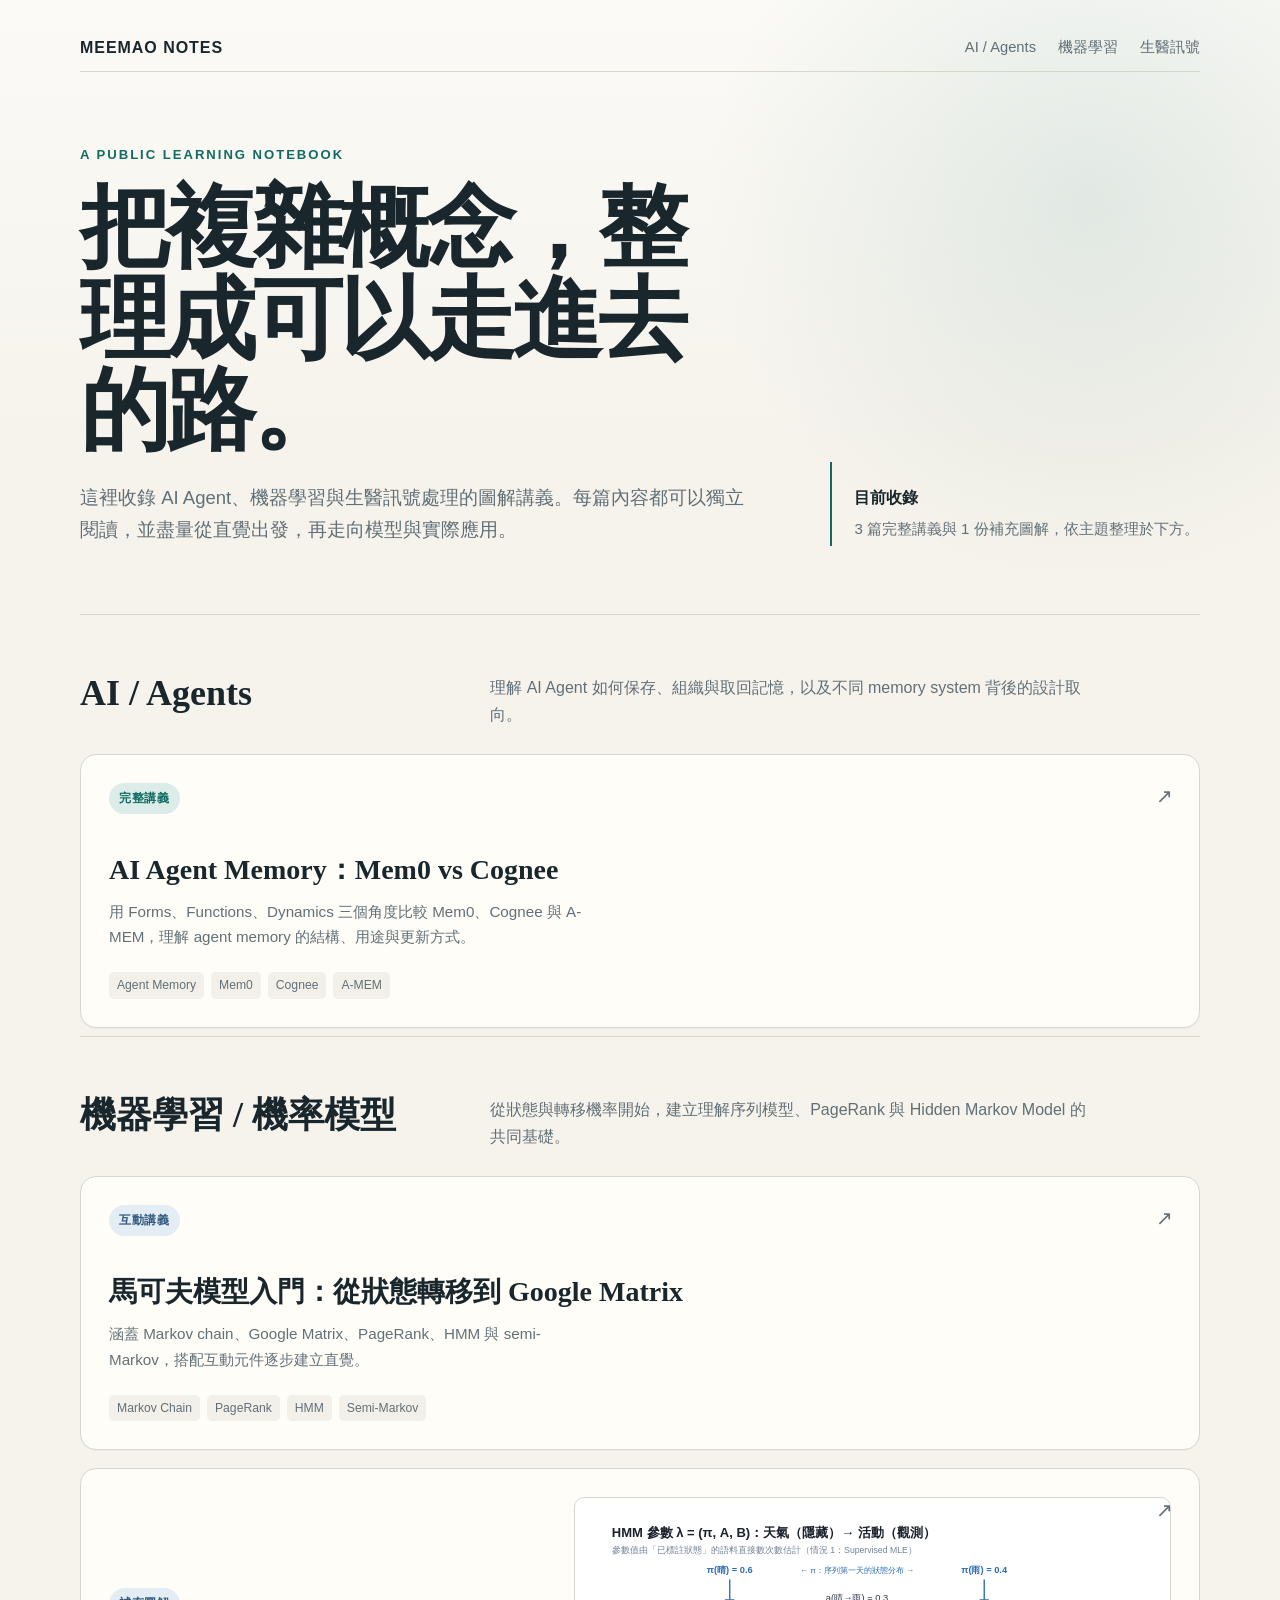
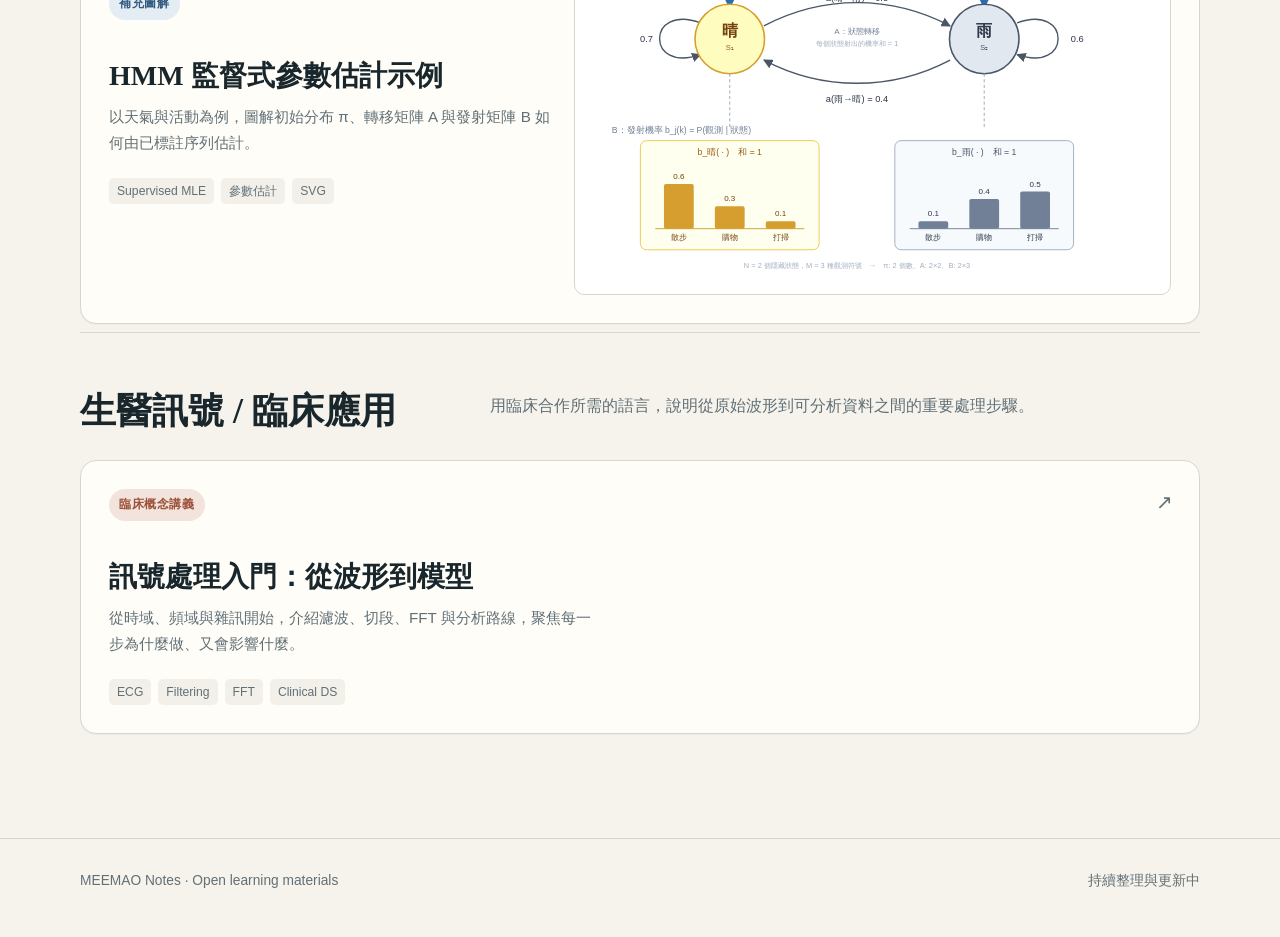
==== 90-Meta/Html/index.html @ 36904a19 "Add categorized GitHub Pages index" ====
<!doctype html>
<html lang="zh-Hant">
<head>
  <meta charset="utf-8">
  <meta name="viewport" content="width=device-width, initial-scale=1">
  <meta name="description" content="MEEMAO Notes：AI、機器學習與生醫訊號的公開學習筆記。">
  <title>MEEMAO Notes｜學習筆記索引</title>
  <style>
    :root {
      color-scheme: light;
      --paper: #f6f3ec;
      --surface: #fffdf8;
      --ink: #19272d;
      --muted: #617077;
      --line: #d9d6cd;
      --teal: #126b62;
      --teal-soft: #dcece8;
      --blue: #315b80;
      --blue-soft: #e5edf4;
      --rust: #9a4f36;
      --rust-soft: #f2e4dc;
      --shadow: 0 18px 48px rgba(25, 39, 45, 0.08);
      --sans: -apple-system, BlinkMacSystemFont, "Segoe UI", "Noto Sans TC", "PingFang TC", "Microsoft JhengHei", sans-serif;
      --serif: "Noto Serif TC", "Songti TC", "PingFang TC", Georgia, serif;
    }

    * { box-sizing: border-box; }
    html { scroll-behavior: smooth; }
    body {
      margin: 0;
      color: var(--ink);
      background:
        radial-gradient(circle at 85% 8%, rgba(18, 107, 98, 0.10), transparent 24rem),
        linear-gradient(180deg, #fbfaf6 0, var(--paper) 28rem);
      font-family: var(--sans);
      line-height: 1.7;
      -webkit-font-smoothing: antialiased;
    }

    a { color: inherit; }
    a:focus-visible {
      outline: 3px solid rgba(18, 107, 98, 0.38);
      outline-offset: 4px;
      border-radius: 4px;
    }

    .wrap {
      width: min(1120px, calc(100% - 40px));
      margin: 0 auto;
    }

    header { padding: 24px 0 68px; }
    .topbar {
      display: flex;
      align-items: center;
      justify-content: space-between;
      gap: 24px;
      min-height: 48px;
      border-bottom: 1px solid var(--line);
    }
    .brand {
      font-weight: 760;
      letter-spacing: 0.06em;
      text-decoration: none;
    }
    .topbar nav { display: flex; gap: 22px; }
    .topbar nav a {
      color: var(--muted);
      font-size: 0.92rem;
      text-decoration: none;
    }
    .topbar nav a:hover { color: var(--teal); }

    .hero {
      display: grid;
      grid-template-columns: minmax(0, 1.3fr) minmax(260px, 0.7fr);
      gap: 64px;
      align-items: end;
      padding-top: 72px;
    }
    .eyebrow {
      margin: 0 0 16px;
      color: var(--teal);
      font-size: 0.82rem;
      font-weight: 760;
      letter-spacing: 0.15em;
      text-transform: uppercase;
    }
    h1 {
      max-width: 800px;
      margin: 0;
      font-family: var(--serif);
      font-size: clamp(2.8rem, 7vw, 6.2rem);
      font-weight: 650;
      letter-spacing: -0.04em;
      line-height: 1.02;
    }
    .intro {
      margin: 26px 0 0;
      max-width: 680px;
      color: var(--muted);
      font-size: clamp(1rem, 2vw, 1.16rem);
    }
    .hero-note {
      padding: 22px 0 4px 22px;
      border-left: 2px solid var(--teal);
      color: var(--muted);
      font-size: 0.94rem;
    }
    .hero-note strong {
      display: block;
      margin-bottom: 5px;
      color: var(--ink);
      font-size: 1rem;
    }

    main { padding-bottom: 96px; }
    .section {
      padding: 56px 0 8px;
      border-top: 1px solid var(--line);
      scroll-margin-top: 20px;
    }
    .section-head {
      display: grid;
      grid-template-columns: minmax(180px, 0.35fr) minmax(0, 0.65fr);
      gap: 28px;
      margin-bottom: 26px;
    }
    .section h2 {
      margin: 0;
      font-family: var(--serif);
      font-size: clamp(1.55rem, 3vw, 2.25rem);
      line-height: 1.25;
    }
    .section-head p {
      margin: 3px 0 0;
      max-width: 610px;
      color: var(--muted);
    }

    .cards {
      display: grid;
      grid-template-columns: repeat(2, minmax(0, 1fr));
      gap: 18px;
    }
    .cards.single { grid-template-columns: minmax(0, 1fr); }
    .card {
      position: relative;
      display: flex;
      min-height: 250px;
      flex-direction: column;
      justify-content: space-between;
      overflow: hidden;
      padding: 28px;
      background: var(--surface);
      border: 1px solid var(--line);
      border-radius: 16px;
      box-shadow: 0 1px 0 rgba(25, 39, 45, 0.03);
      text-decoration: none;
      transition: transform 180ms ease, box-shadow 180ms ease, border-color 180ms ease;
    }
    .card::after {
      content: "↗";
      position: absolute;
      top: 24px;
      right: 26px;
      color: var(--muted);
      font-size: 1.25rem;
      transition: transform 180ms ease, color 180ms ease;
    }
    .card:hover {
      transform: translateY(-4px);
      border-color: rgba(18, 107, 98, 0.42);
      box-shadow: var(--shadow);
    }
    .card:hover::after {
      color: var(--teal);
      transform: translate(2px, -2px);
    }
    .card .type {
      display: inline-flex;
      align-self: flex-start;
      margin-bottom: 38px;
      padding: 5px 10px;
      border-radius: 999px;
      color: var(--teal);
      background: var(--teal-soft);
      font-size: 0.78rem;
      font-weight: 720;
      letter-spacing: 0.05em;
    }
    .card.blue .type { color: var(--blue); background: var(--blue-soft); }
    .card.rust .type { color: var(--rust); background: var(--rust-soft); }
    .card h3 {
      max-width: 80%;
      margin: 0 0 10px;
      font-family: var(--serif);
      font-size: clamp(1.3rem, 2.4vw, 1.75rem);
      line-height: 1.3;
    }
    .card p {
      max-width: 58ch;
      margin: 0;
      color: var(--muted);
      font-size: 0.95rem;
    }
    .meta {
      display: flex;
      flex-wrap: wrap;
      gap: 7px;
      margin-top: 22px;
    }
    .meta span {
      padding: 3px 8px;
      color: var(--muted);
      background: #f2f0e9;
      border-radius: 5px;
      font-size: 0.76rem;
    }

    .figure-card {
      display: grid;
      grid-template-columns: minmax(0, 0.85fr) minmax(260px, 1.15fr);
      gap: 24px;
      align-items: center;
    }
    .figure-card img {
      width: 100%;
      min-height: 210px;
      object-fit: contain;
      padding: 12px;
      background: #fff;
      border: 1px solid var(--line);
      border-radius: 10px;
    }

    footer {
      padding: 30px 0 44px;
      border-top: 1px solid var(--line);
      color: var(--muted);
      font-size: 0.86rem;
    }
    footer .wrap {
      display: flex;
      justify-content: space-between;
      gap: 18px;
    }

    @media (max-width: 780px) {
      .wrap { width: min(100% - 28px, 1120px); }
      .topbar nav { gap: 12px; }
      .topbar nav a:last-child { display: none; }
      .hero {
        grid-template-columns: 1fr;
        gap: 28px;
        padding-top: 50px;
      }
      .hero-note { max-width: 34rem; }
      .section-head, .figure-card { grid-template-columns: 1fr; }
      .cards { grid-template-columns: 1fr; }
      .card { min-height: 230px; padding: 24px; }
      footer .wrap { flex-direction: column; }
    }

    @media (prefers-reduced-motion: reduce) {
      html { scroll-behavior: auto; }
      .card, .card::after { transition: none; }
    }
  </style>
</head>
<body>
  <header>
    <div class="wrap">
      <div class="topbar">
        <a class="brand" href="./" aria-label="MEEMAO Notes 首頁">MEEMAO NOTES</a>
        <nav aria-label="內容分類">
          <a href="#ai">AI / Agents</a>
          <a href="#ml">機器學習</a>
          <a href="#biomedical">生醫訊號</a>
        </nav>
      </div>

      <div class="hero">
        <div>
          <p class="eyebrow">A public learning notebook</p>
          <h1>把複雜概念，整理成可以走進去的路。</h1>
          <p class="intro">這裡收錄 AI Agent、機器學習與生醫訊號處理的圖解講義。每篇內容都可以獨立閱讀，並盡量從直覺出發，再走向模型與實際應用。</p>
        </div>
        <aside class="hero-note">
          <strong>目前收錄</strong>
          3 篇完整講義與 1 份補充圖解，依主題整理於下方。
        </aside>
      </div>
    </div>
  </header>

  <main class="wrap">
    <section class="section" id="ai">
      <div class="section-head">
        <h2>AI / Agents</h2>
        <p>理解 AI Agent 如何保存、組織與取回記憶，以及不同 memory system 背後的設計取向。</p>
      </div>
      <div class="cards single">
        <a class="card" href="Mem0%20and%20Cognee%20through%20Agent%20Memory%20Taxonomy.html">
          <div>
            <span class="type">完整講義</span>
            <h3>AI Agent Memory：Mem0 vs Cognee</h3>
            <p>用 Forms、Functions、Dynamics 三個角度比較 Mem0、Cognee 與 A-MEM，理解 agent memory 的結構、用途與更新方式。</p>
          </div>
          <div class="meta" aria-label="主題標籤">
            <span>Agent Memory</span><span>Mem0</span><span>Cognee</span><span>A-MEM</span>
          </div>
        </a>
      </div>
    </section>

    <section class="section" id="ml">
      <div class="section-head">
        <h2>機器學習 / 機率模型</h2>
        <p>從狀態與轉移機率開始，建立理解序列模型、PageRank 與 Hidden Markov Model 的共同基礎。</p>
      </div>
      <div class="cards single">
        <a class="card blue" href="markov-learning.html">
          <div>
            <span class="type">互動講義</span>
            <h3>馬可夫模型入門：從狀態轉移到 Google Matrix</h3>
            <p>涵蓋 Markov chain、Google Matrix、PageRank、HMM 與 semi-Markov，搭配互動元件逐步建立直覺。</p>
          </div>
          <div class="meta" aria-label="主題標籤">
            <span>Markov Chain</span><span>PageRank</span><span>HMM</span><span>Semi-Markov</span>
          </div>
        </a>

        <a class="card blue figure-card" href="hmm_supervised_example.svg">
          <div>
            <span class="type">補充圖解</span>
            <h3>HMM 監督式參數估計示例</h3>
            <p>以天氣與活動為例，圖解初始分布 π、轉移矩陣 A 與發射矩陣 B 如何由已標註序列估計。</p>
            <div class="meta" aria-label="主題標籤">
              <span>Supervised MLE</span><span>參數估計</span><span>SVG</span>
            </div>
          </div>
          <img src="hmm_supervised_example.svg" alt="HMM 天氣與活動的監督式參數估計圖">
        </a>
      </div>
    </section>

    <section class="section" id="biomedical">
      <div class="section-head">
        <h2>生醫訊號 / 臨床應用</h2>
        <p>用臨床合作所需的語言，說明從原始波形到可分析資料之間的重要處理步驟。</p>
      </div>
      <div class="cards single">
        <a class="card rust" href="%E8%A8%8A%E8%99%9F%E8%99%95%E7%90%86%E5%85%A5%E9%96%80%E8%AC%9B%E7%BE%A9.html">
          <div>
            <span class="type">臨床概念講義</span>
            <h3>訊號處理入門：從波形到模型</h3>
            <p>從時域、頻域與雜訊開始，介紹濾波、切段、FFT 與分析路線，聚焦每一步為什麼做、又會影響什麼。</p>
          </div>
          <div class="meta" aria-label="主題標籤">
            <span>ECG</span><span>Filtering</span><span>FFT</span><span>Clinical DS</span>
          </div>
        </a>
      </div>
    </section>
  </main>

  <footer>
    <div class="wrap">
      <span>MEEMAO Notes · Open learning materials</span>
      <span>持續整理與更新中</span>
    </div>
  </footer>
</body>
</html>
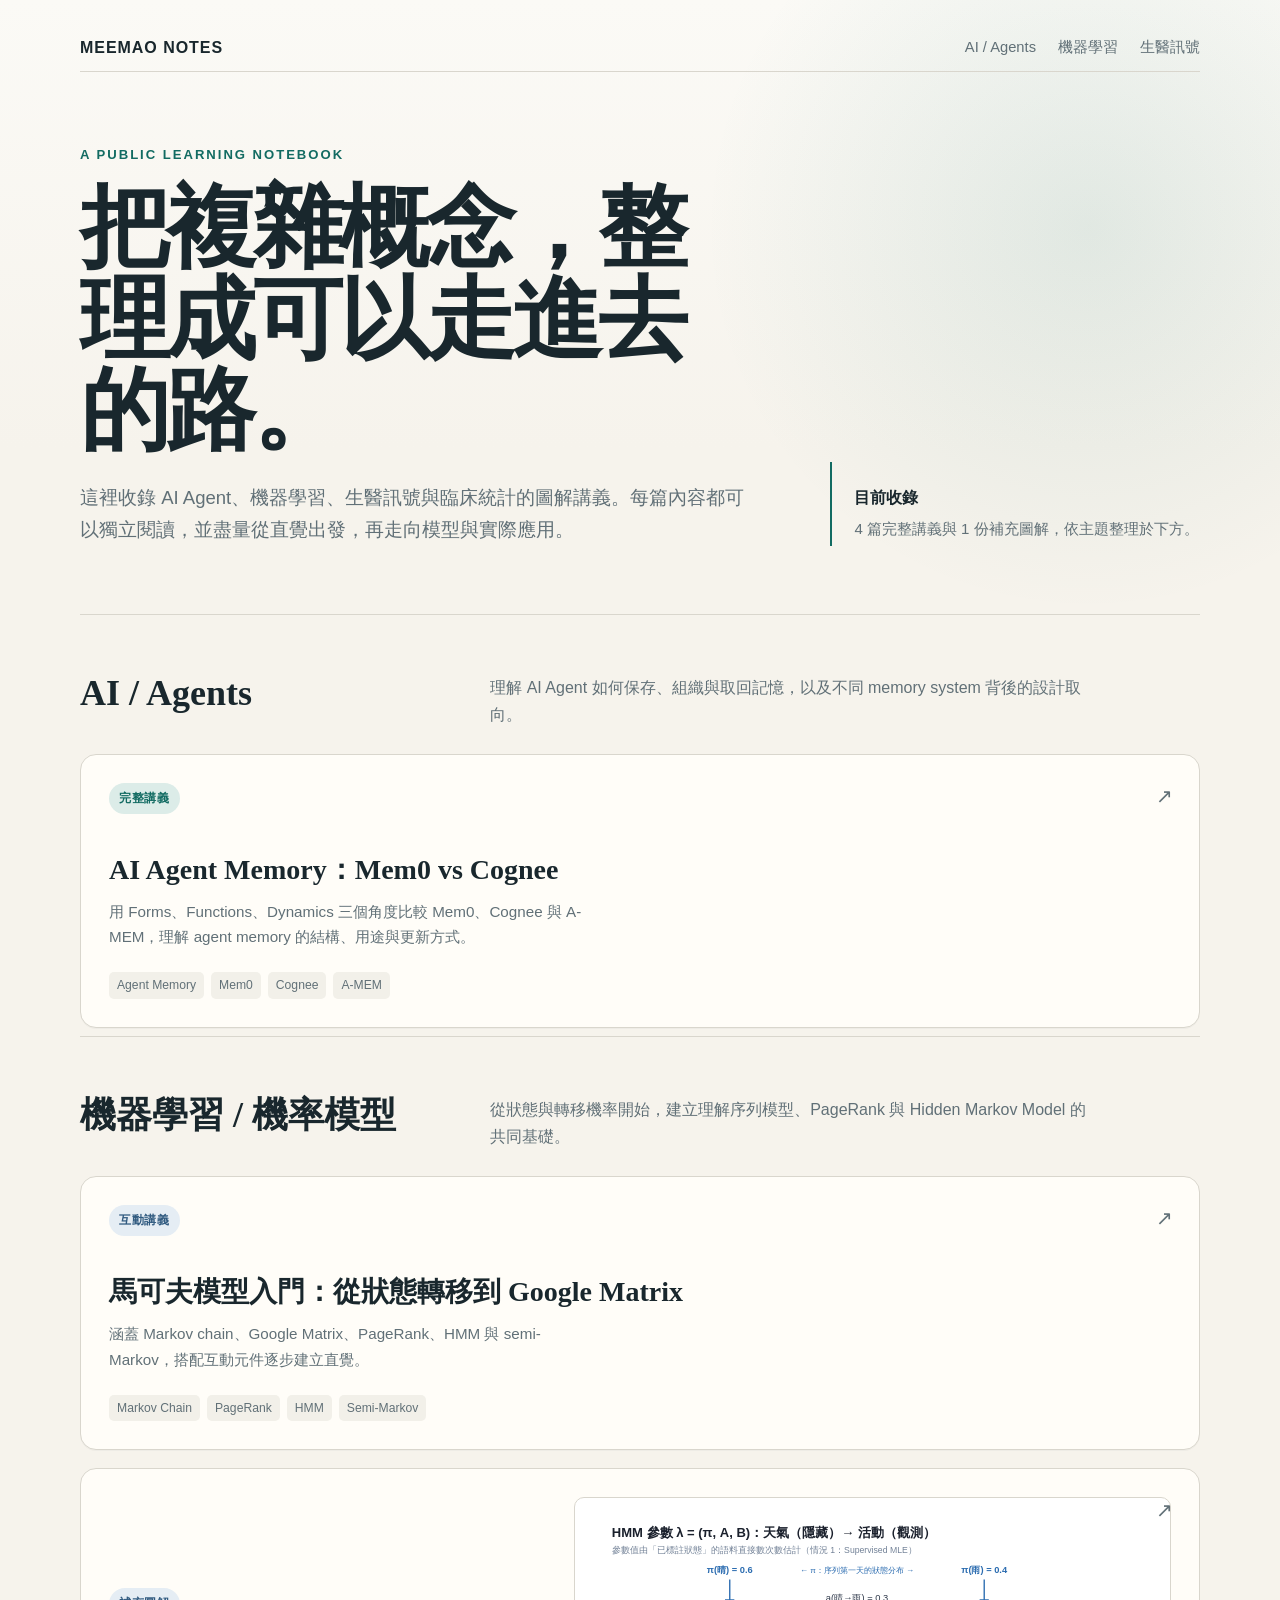
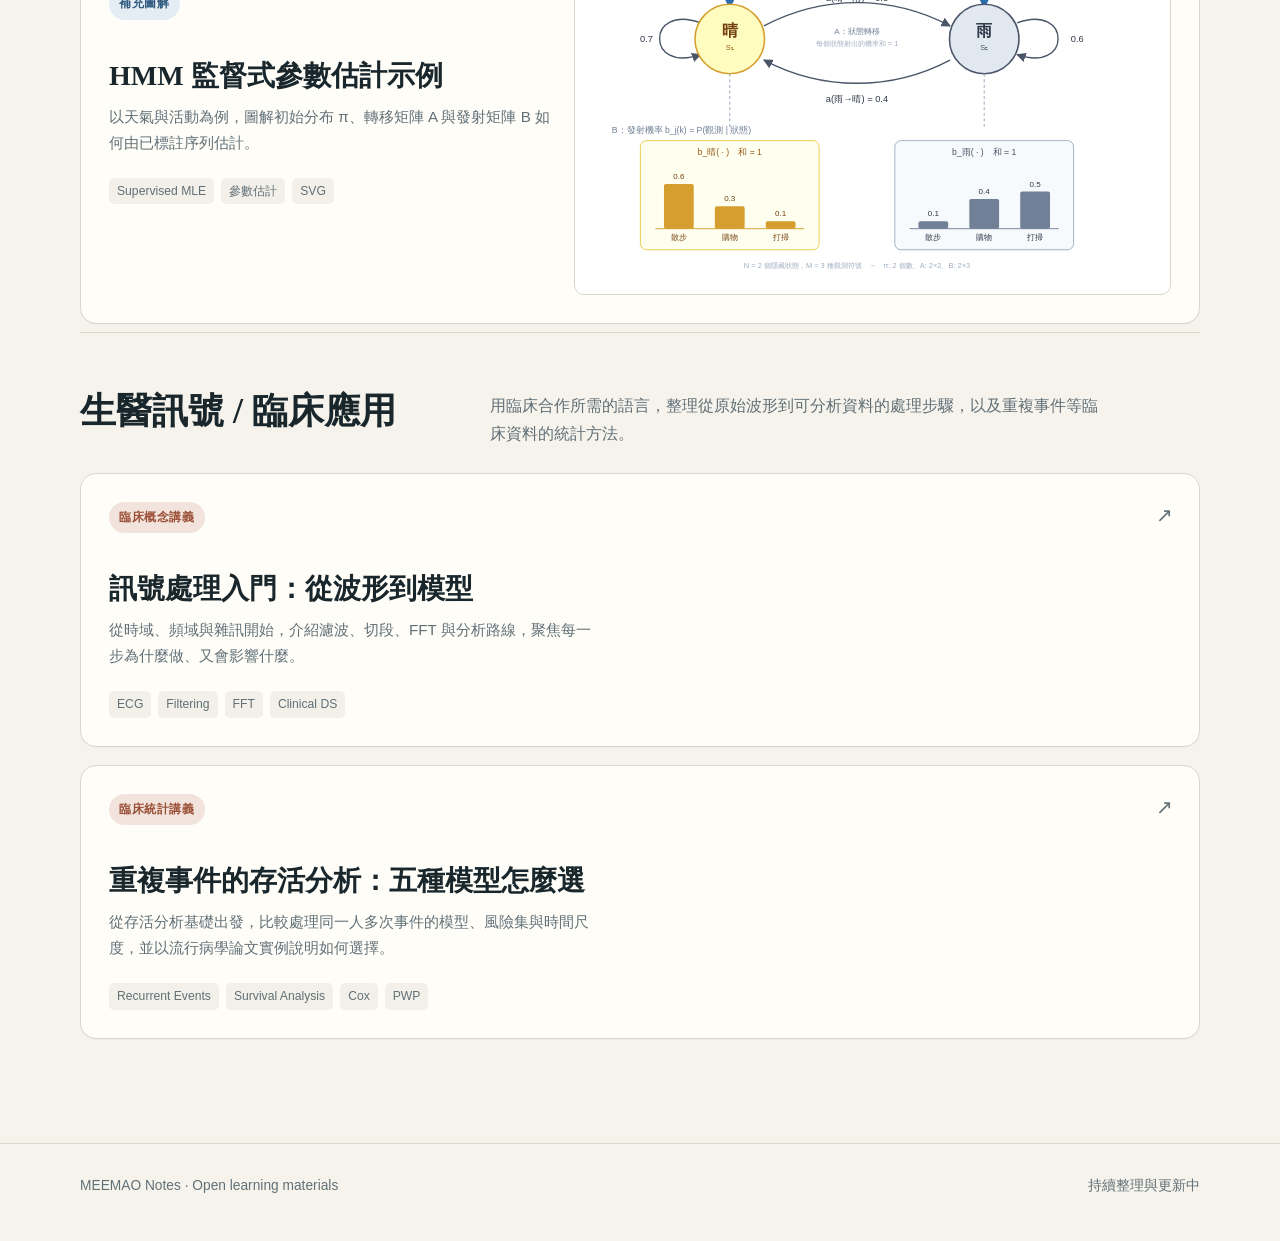
==== commit 0fa5703c: "Update HTML index with recurrent events lecture" ====
--- a/90-Meta/Html/index.html
+++ b/90-Meta/Html/index.html
@@ -284,11 +284,11 @@
         <div>
           <p class="eyebrow">A public learning notebook</p>
           <h1>把複雜概念，整理成可以走進去的路。</h1>
-          <p class="intro">這裡收錄 AI Agent、機器學習與生醫訊號處理的圖解講義。每篇內容都可以獨立閱讀，並盡量從直覺出發，再走向模型與實際應用。</p>
+          <p class="intro">這裡收錄 AI Agent、機器學習、生醫訊號與臨床統計的圖解講義。每篇內容都可以獨立閱讀，並盡量從直覺出發，再走向模型與實際應用。</p>
         </div>
         <aside class="hero-note">
           <strong>目前收錄</strong>
-          3 篇完整講義與 1 份補充圖解，依主題整理於下方。
+          4 篇完整講義與 1 份補充圖解，依主題整理於下方。
         </aside>
       </div>
     </div>
@@ -348,7 +348,7 @@
     <section class="section" id="biomedical">
       <div class="section-head">
         <h2>生醫訊號 / 臨床應用</h2>
-        <p>用臨床合作所需的語言，說明從原始波形到可分析資料之間的重要處理步驟。</p>
+        <p>用臨床合作所需的語言，整理從原始波形到可分析資料的處理步驟，以及重複事件等臨床資料的統計方法。</p>
       </div>
       <div class="cards single">
         <a class="card rust" href="%E8%A8%8A%E8%99%9F%E8%99%95%E7%90%86%E5%85%A5%E9%96%80%E8%AC%9B%E7%BE%A9.html">
@@ -359,6 +359,17 @@
           </div>
           <div class="meta" aria-label="主題標籤">
             <span>ECG</span><span>Filtering</span><span>FFT</span><span>Clinical DS</span>
+          </div>
+        </a>
+
+        <a class="card rust" href="Survival%20analysis-repeated%20measurement.html">
+          <div>
+            <span class="type">臨床統計講義</span>
+            <h3>重複事件的存活分析：五種模型怎麼選</h3>
+            <p>從存活分析基礎出發，比較處理同一人多次事件的模型、風險集與時間尺度，並以流行病學論文實例說明如何選擇。</p>
+          </div>
+          <div class="meta" aria-label="主題標籤">
+            <span>Recurrent Events</span><span>Survival Analysis</span><span>Cox</span><span>PWP</span>
           </div>
         </a>
       </div>
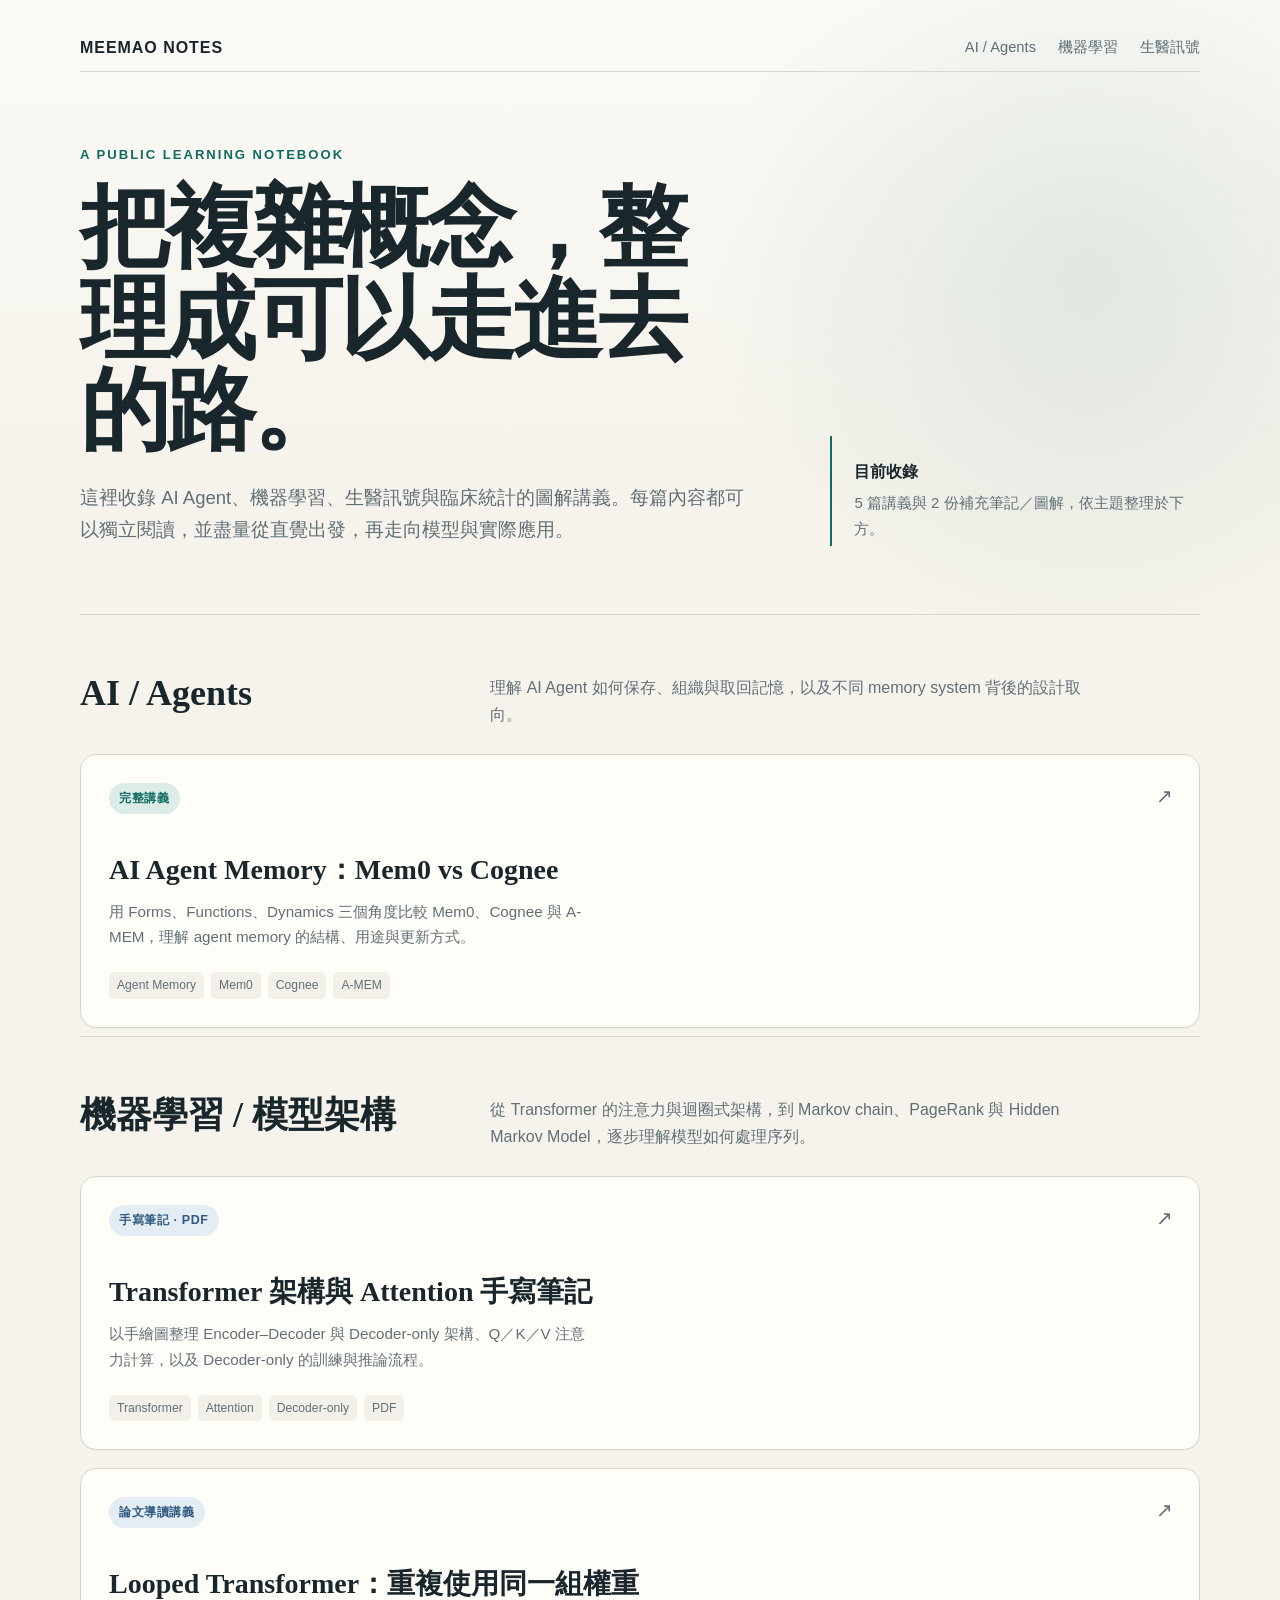
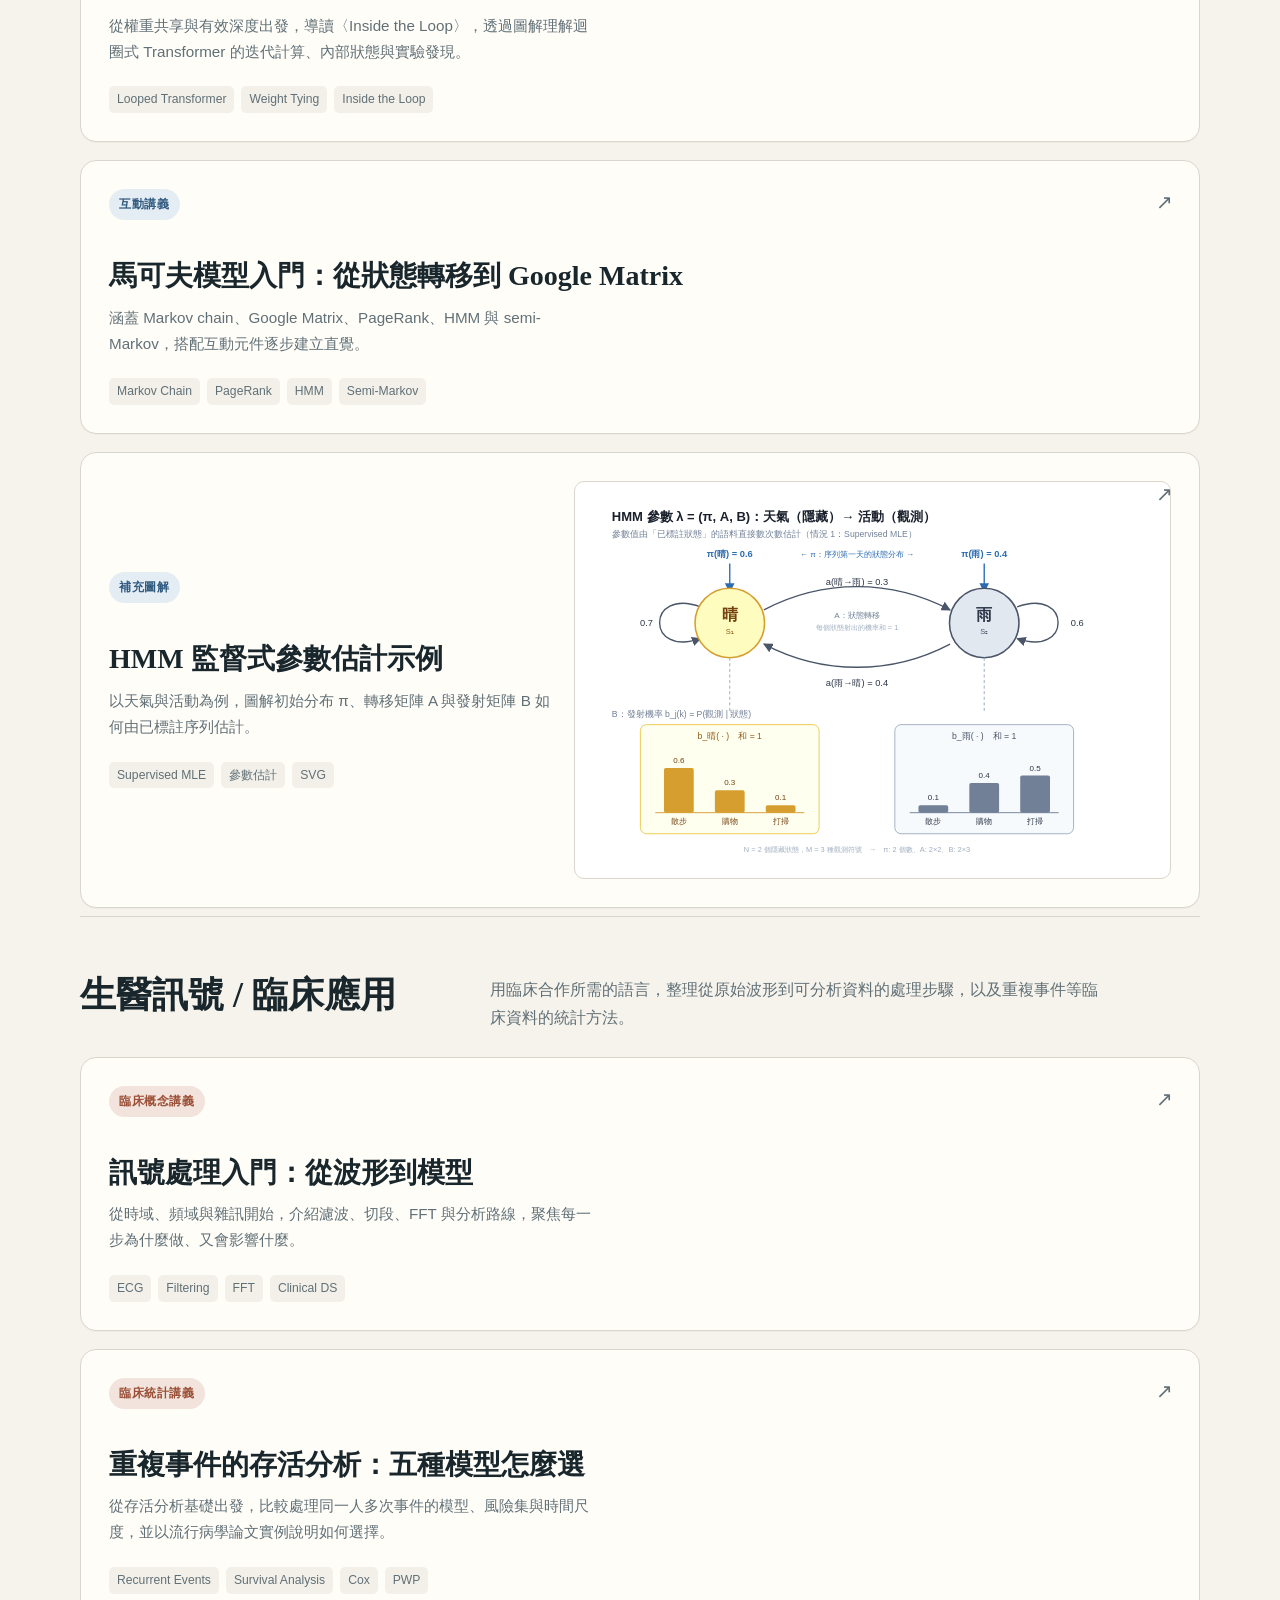
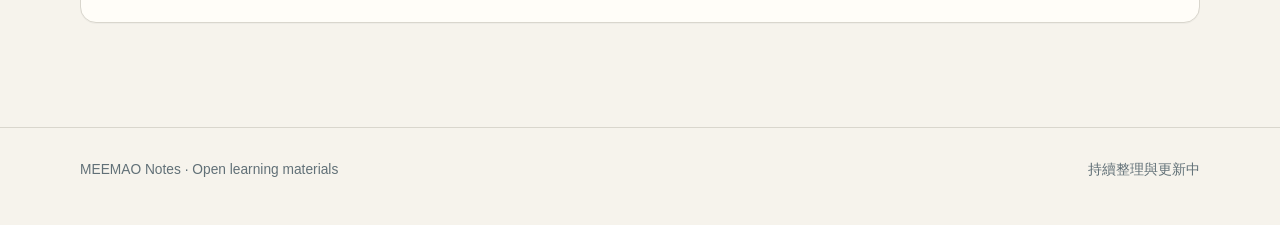
==== commit 09dc0e3e: "docs: index Transformer notes and Looped Transformer lecture" ====
--- a/90-Meta/Html/index.html
+++ b/90-Meta/Html/index.html
@@ -288,7 +288,7 @@
         </div>
         <aside class="hero-note">
           <strong>目前收錄</strong>
-          4 篇完整講義與 1 份補充圖解，依主題整理於下方。
+          5 篇講義與 2 份補充筆記／圖解，依主題整理於下方。
         </aside>
       </div>
     </div>
@@ -316,10 +316,32 @@
 
     <section class="section" id="ml">
       <div class="section-head">
-        <h2>機器學習 / 機率模型</h2>
-        <p>從狀態與轉移機率開始，建立理解序列模型、PageRank 與 Hidden Markov Model 的共同基礎。</p>
+        <h2>機器學習 / 模型架構</h2>
+        <p>從 Transformer 的注意力與迴圈式架構，到 Markov chain、PageRank 與 Hidden Markov Model，逐步理解模型如何處理序列。</p>
       </div>
       <div class="cards single">
+        <a class="card blue" href="Transformer.pdf">
+          <div>
+            <span class="type">手寫筆記 · PDF</span>
+            <h3>Transformer 架構與 Attention 手寫筆記</h3>
+            <p>以手繪圖整理 Encoder–Decoder 與 Decoder-only 架構、Q／K／V 注意力計算，以及 Decoder-only 的訓練與推論流程。</p>
+          </div>
+          <div class="meta" aria-label="主題標籤">
+            <span>Transformer</span><span>Attention</span><span>Decoder-only</span><span>PDF</span>
+          </div>
+        </a>
+
+        <a class="card blue" href="Looped%20Transformer%20%E8%AC%9B%E7%BE%A9.html">
+          <div>
+            <span class="type">論文導讀講義</span>
+            <h3>Looped Transformer：重複使用同一組權重</h3>
+            <p>從權重共享與有效深度出發，導讀〈Inside the Loop〉，透過圖解理解迴圈式 Transformer 的迭代計算、內部狀態與實驗發現。</p>
+          </div>
+          <div class="meta" aria-label="主題標籤">
+            <span>Looped Transformer</span><span>Weight Tying</span><span>Inside the Loop</span>
+          </div>
+        </a>
+
         <a class="card blue" href="markov-learning.html">
           <div>
             <span class="type">互動講義</span>
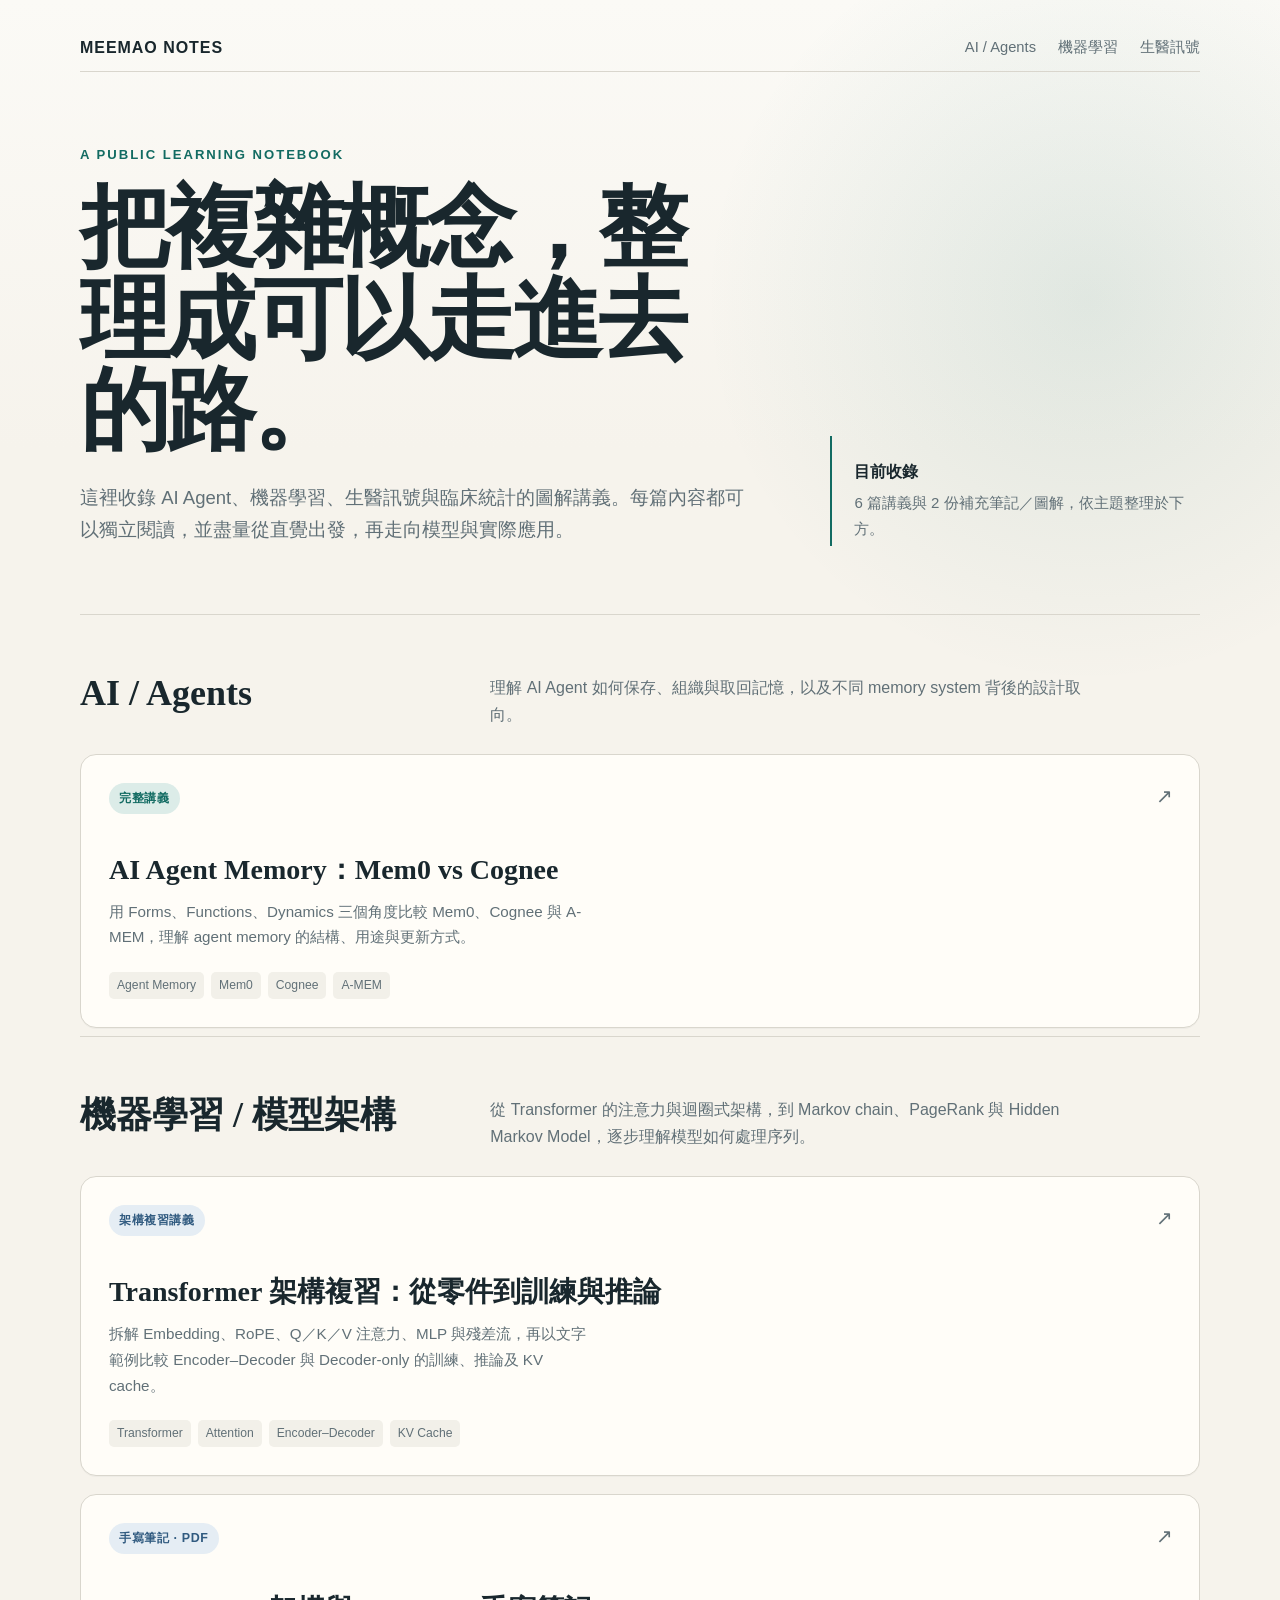
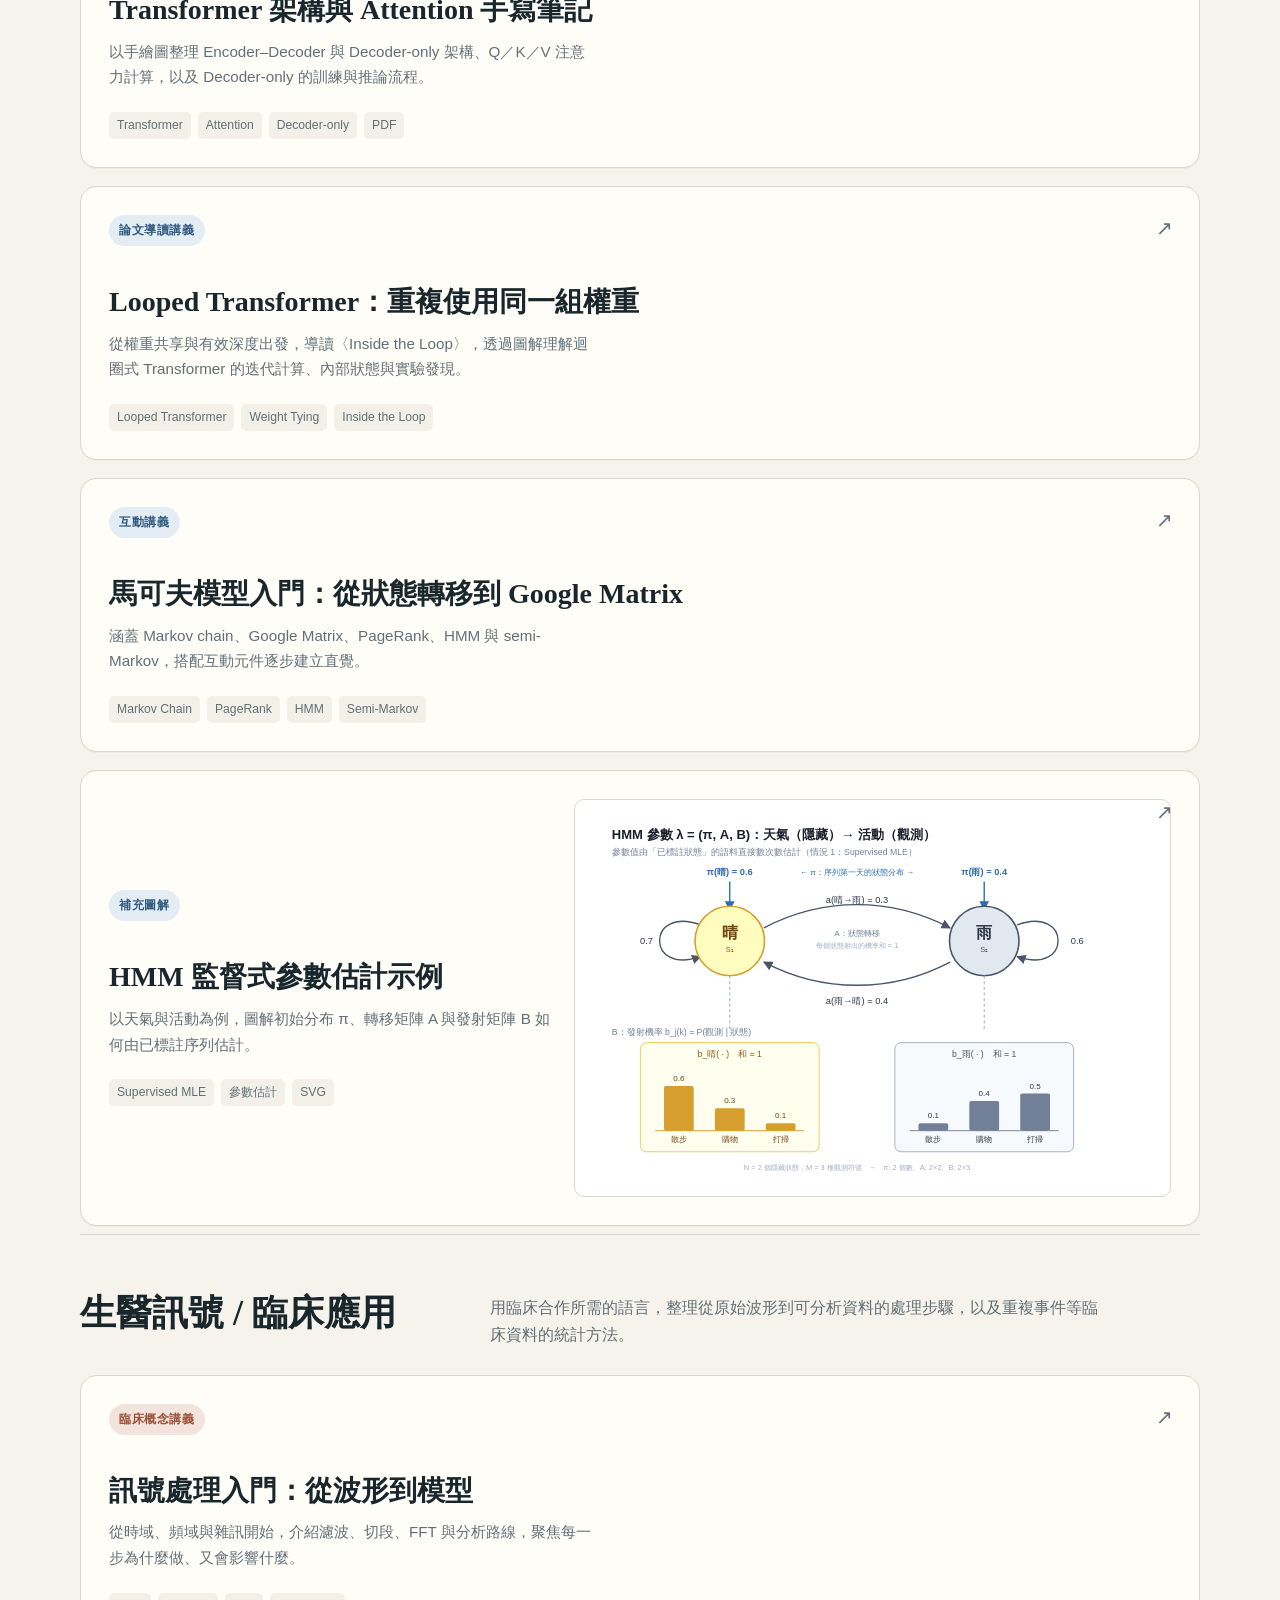
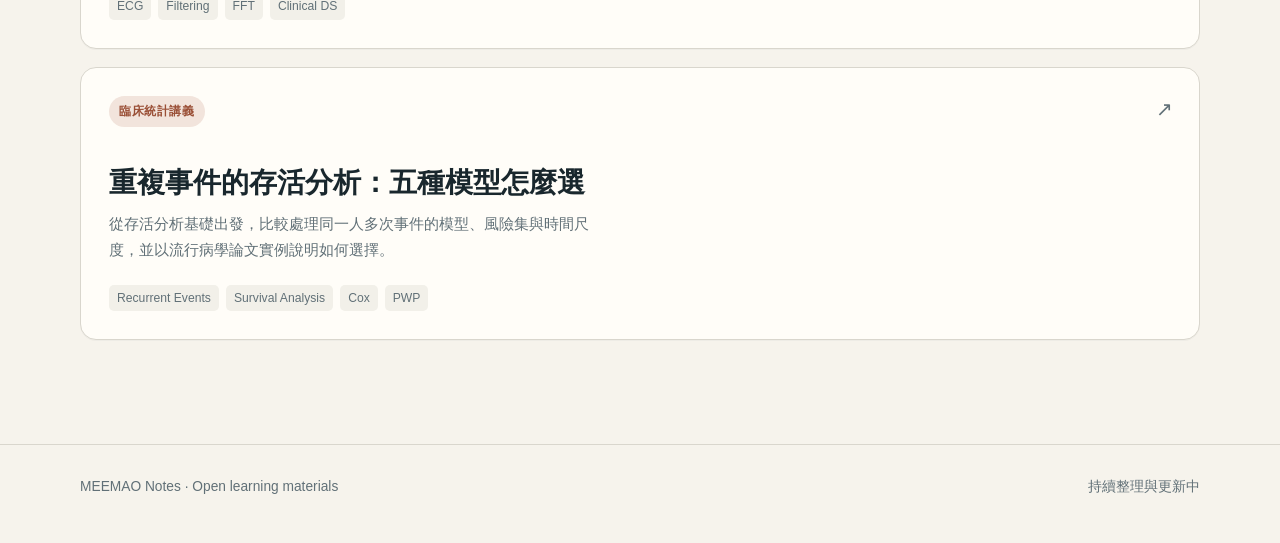
==== commit c64c9935: "docs: add Transformer architecture lecture to HTML index" ====
--- a/90-Meta/Html/index.html
+++ b/90-Meta/Html/index.html
@@ -288,7 +288,7 @@
         </div>
         <aside class="hero-note">
           <strong>目前收錄</strong>
-          5 篇講義與 2 份補充筆記／圖解，依主題整理於下方。
+          6 篇講義與 2 份補充筆記／圖解，依主題整理於下方。
         </aside>
       </div>
     </div>
@@ -320,6 +320,17 @@
         <p>從 Transformer 的注意力與迴圈式架構，到 Markov chain、PageRank 與 Hidden Markov Model，逐步理解模型如何處理序列。</p>
       </div>
       <div class="cards single">
+        <a class="card blue" href="Transformer%20%E6%9E%B6%E6%A7%8B%E8%A4%87%E7%BF%92%E8%AC%9B%E7%BE%A9.html">
+          <div>
+            <span class="type">架構複習講義</span>
+            <h3>Transformer 架構複習：從零件到訓練與推論</h3>
+            <p>拆解 Embedding、RoPE、Q／K／V 注意力、MLP 與殘差流，再以文字範例比較 Encoder–Decoder 與 Decoder-only 的訓練、推論及 KV cache。</p>
+          </div>
+          <div class="meta" aria-label="主題標籤">
+            <span>Transformer</span><span>Attention</span><span>Encoder–Decoder</span><span>KV Cache</span>
+          </div>
+        </a>
+
         <a class="card blue" href="Transformer.pdf">
           <div>
             <span class="type">手寫筆記 · PDF</span>
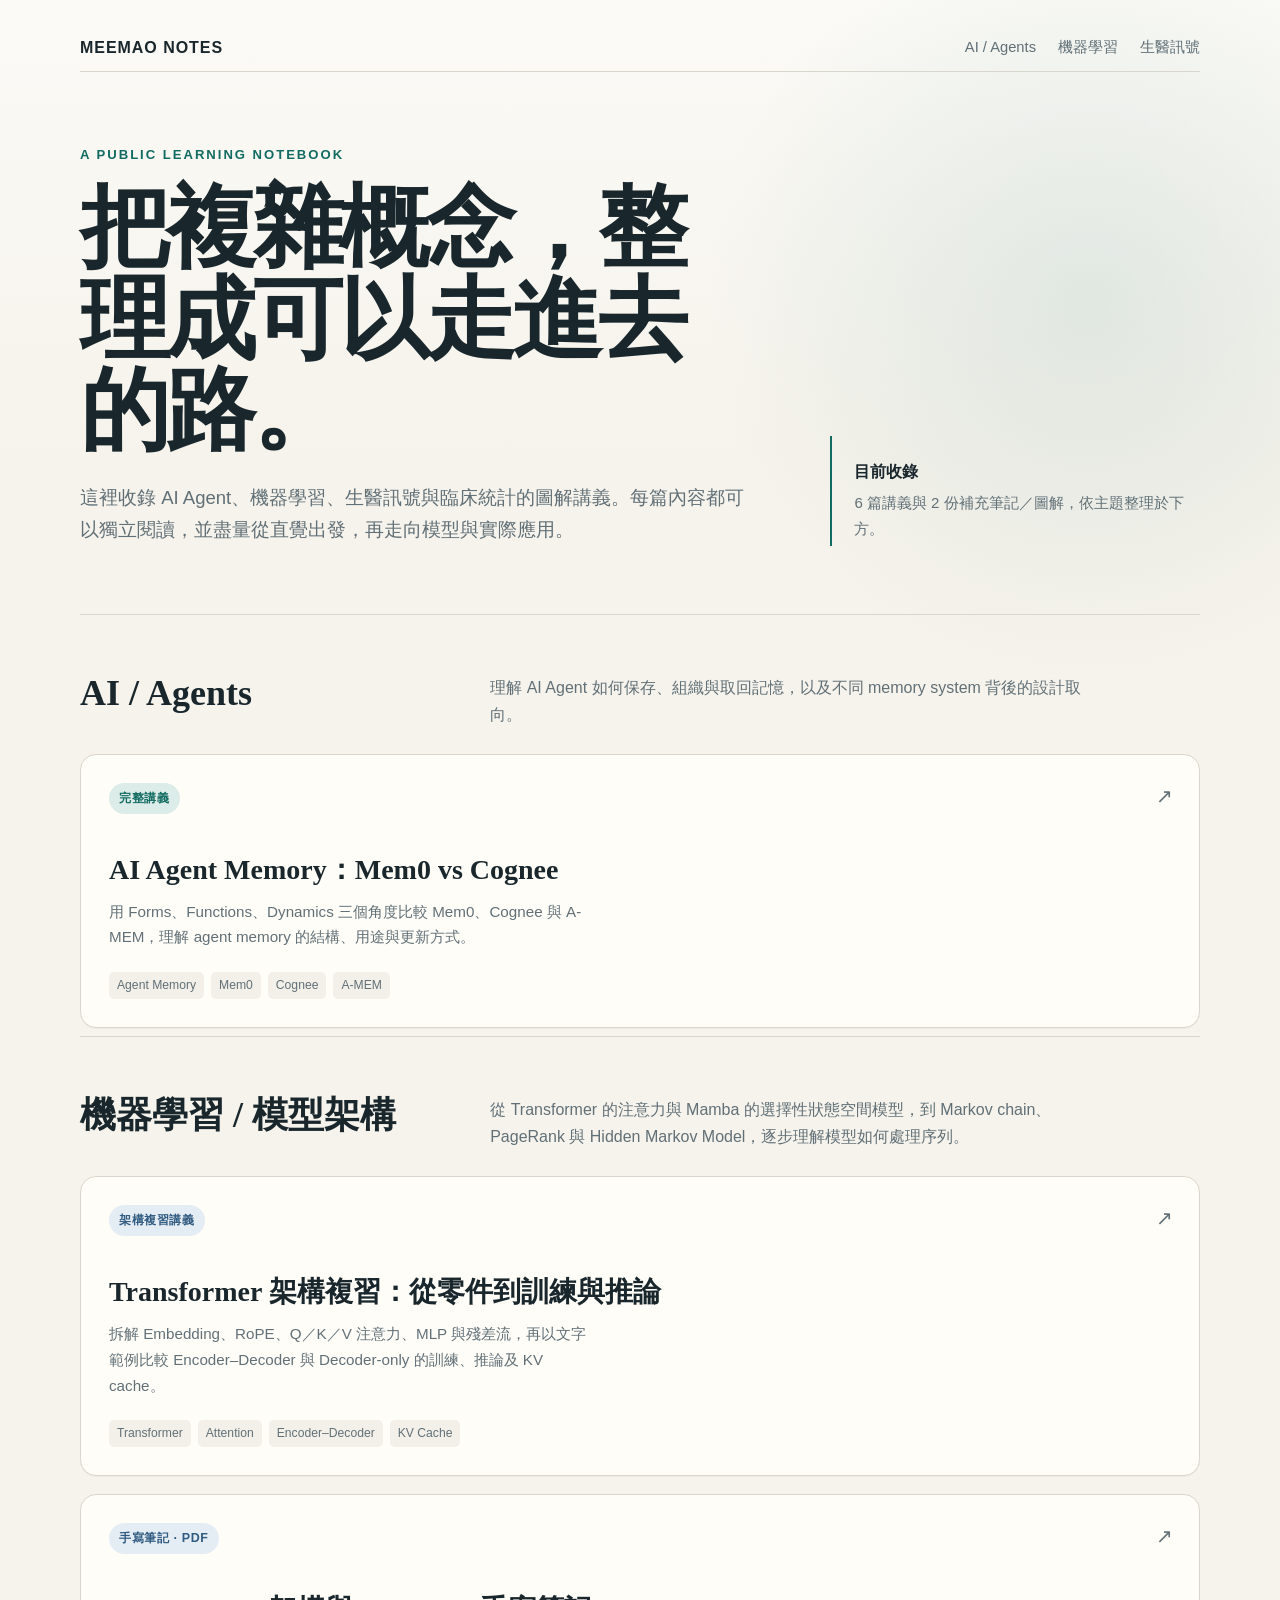
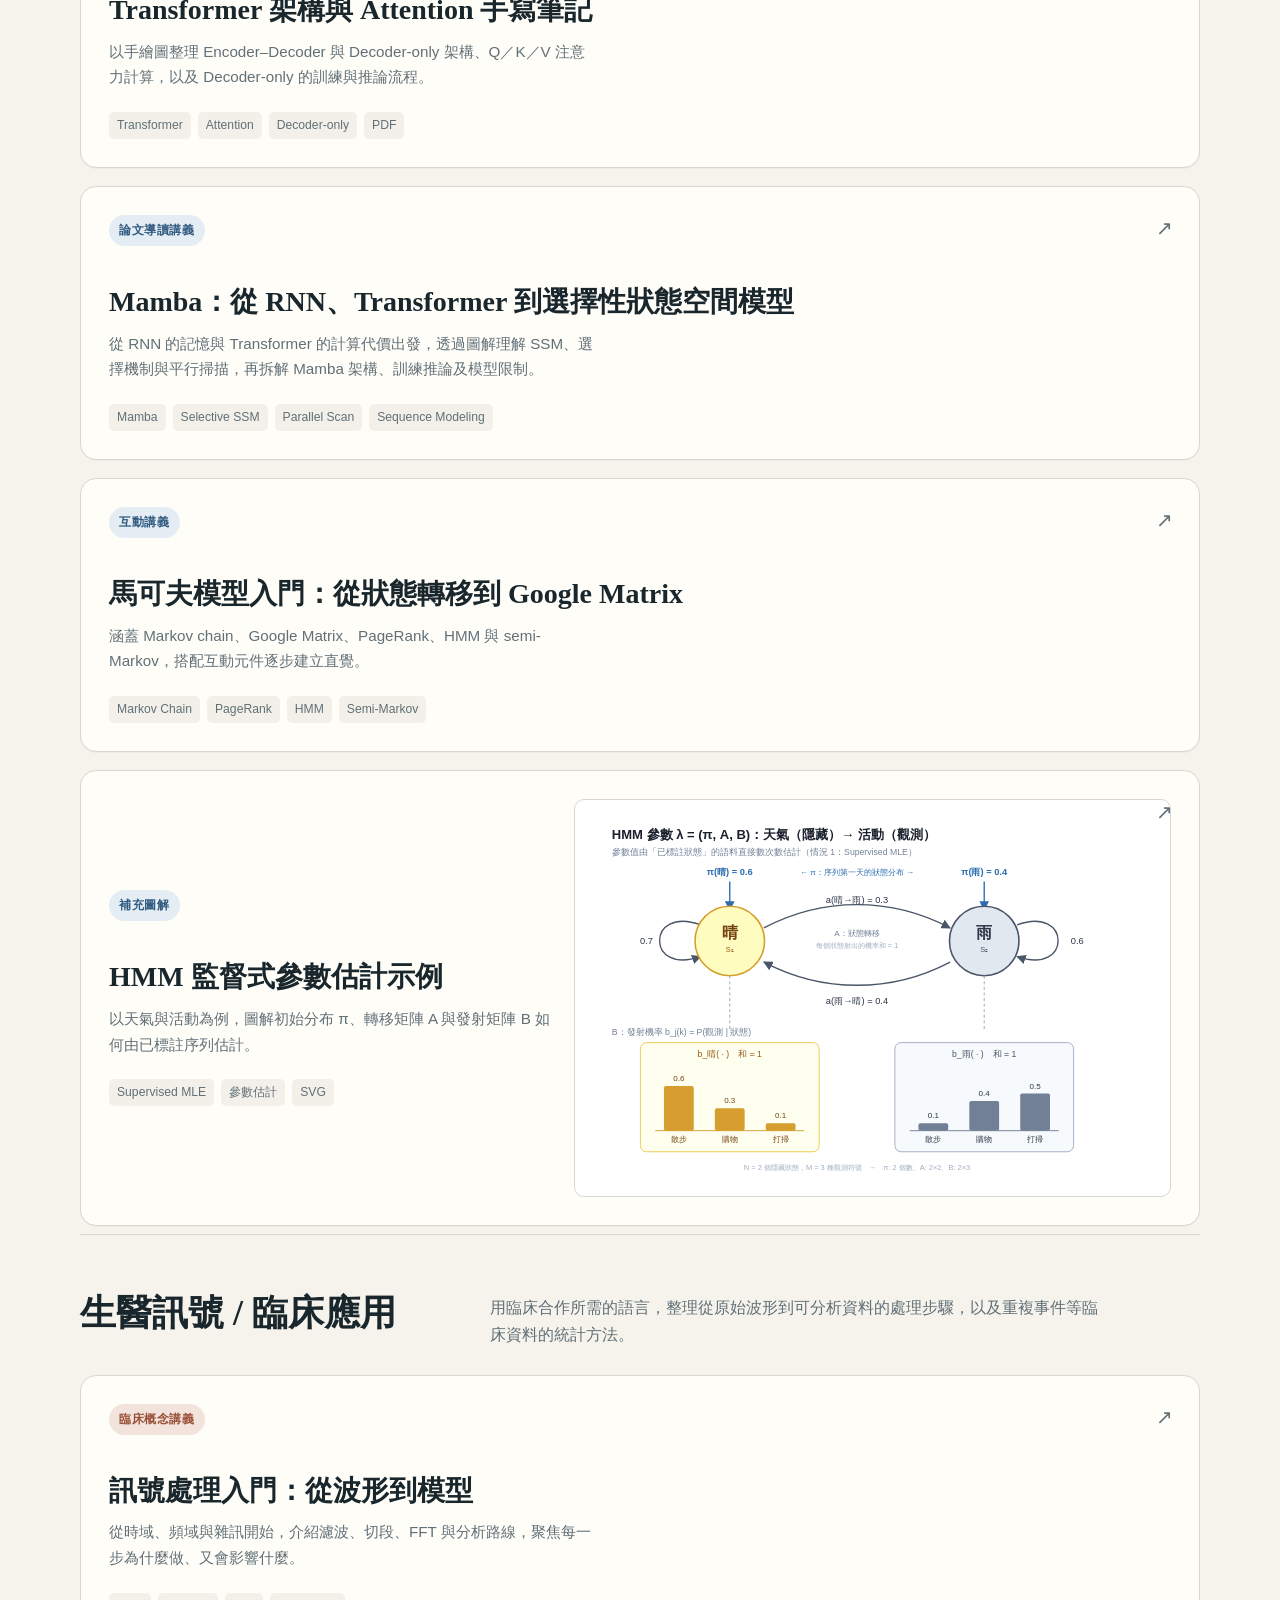
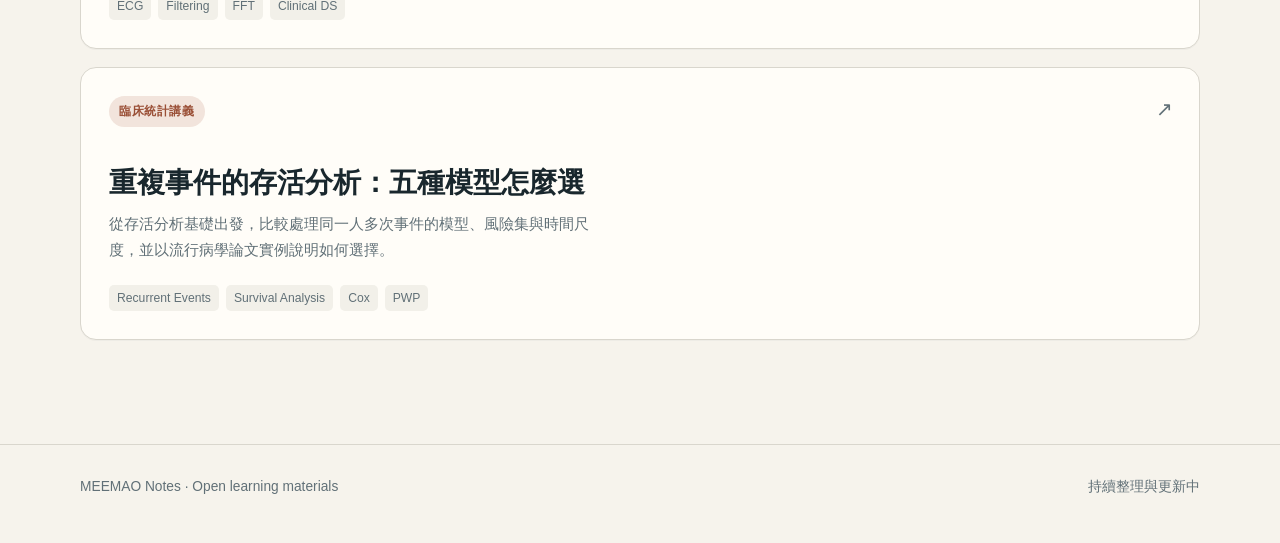
==== commit f9bb8d9f: "docs: index Mamba handout and remove stale Looped Transformer link" ====
--- a/90-Meta/Html/index.html
+++ b/90-Meta/Html/index.html
@@ -317,7 +317,7 @@
     <section class="section" id="ml">
       <div class="section-head">
         <h2>機器學習 / 模型架構</h2>
-        <p>從 Transformer 的注意力與迴圈式架構，到 Markov chain、PageRank 與 Hidden Markov Model，逐步理解模型如何處理序列。</p>
+        <p>從 Transformer 的注意力與 Mamba 的選擇性狀態空間模型，到 Markov chain、PageRank 與 Hidden Markov Model，逐步理解模型如何處理序列。</p>
       </div>
       <div class="cards single">
         <a class="card blue" href="Transformer%20%E6%9E%B6%E6%A7%8B%E8%A4%87%E7%BF%92%E8%AC%9B%E7%BE%A9.html">
@@ -342,14 +342,14 @@
           </div>
         </a>
 
-        <a class="card blue" href="Looped%20Transformer%20%E8%AC%9B%E7%BE%A9.html">
+        <a class="card blue" href="Mamba%20%E5%AD%B8%E7%BF%92%E8%AC%9B%E7%BE%A9.html">
           <div>
             <span class="type">論文導讀講義</span>
-            <h3>Looped Transformer：重複使用同一組權重</h3>
-            <p>從權重共享與有效深度出發，導讀〈Inside the Loop〉，透過圖解理解迴圈式 Transformer 的迭代計算、內部狀態與實驗發現。</p>
-          </div>
-          <div class="meta" aria-label="主題標籤">
-            <span>Looped Transformer</span><span>Weight Tying</span><span>Inside the Loop</span>
+            <h3>Mamba：從 RNN、Transformer 到選擇性狀態空間模型</h3>
+            <p>從 RNN 的記憶與 Transformer 的計算代價出發，透過圖解理解 SSM、選擇機制與平行掃描，再拆解 Mamba 架構、訓練推論及模型限制。</p>
+          </div>
+          <div class="meta" aria-label="主題標籤">
+            <span>Mamba</span><span>Selective SSM</span><span>Parallel Scan</span><span>Sequence Modeling</span>
           </div>
         </a>
 
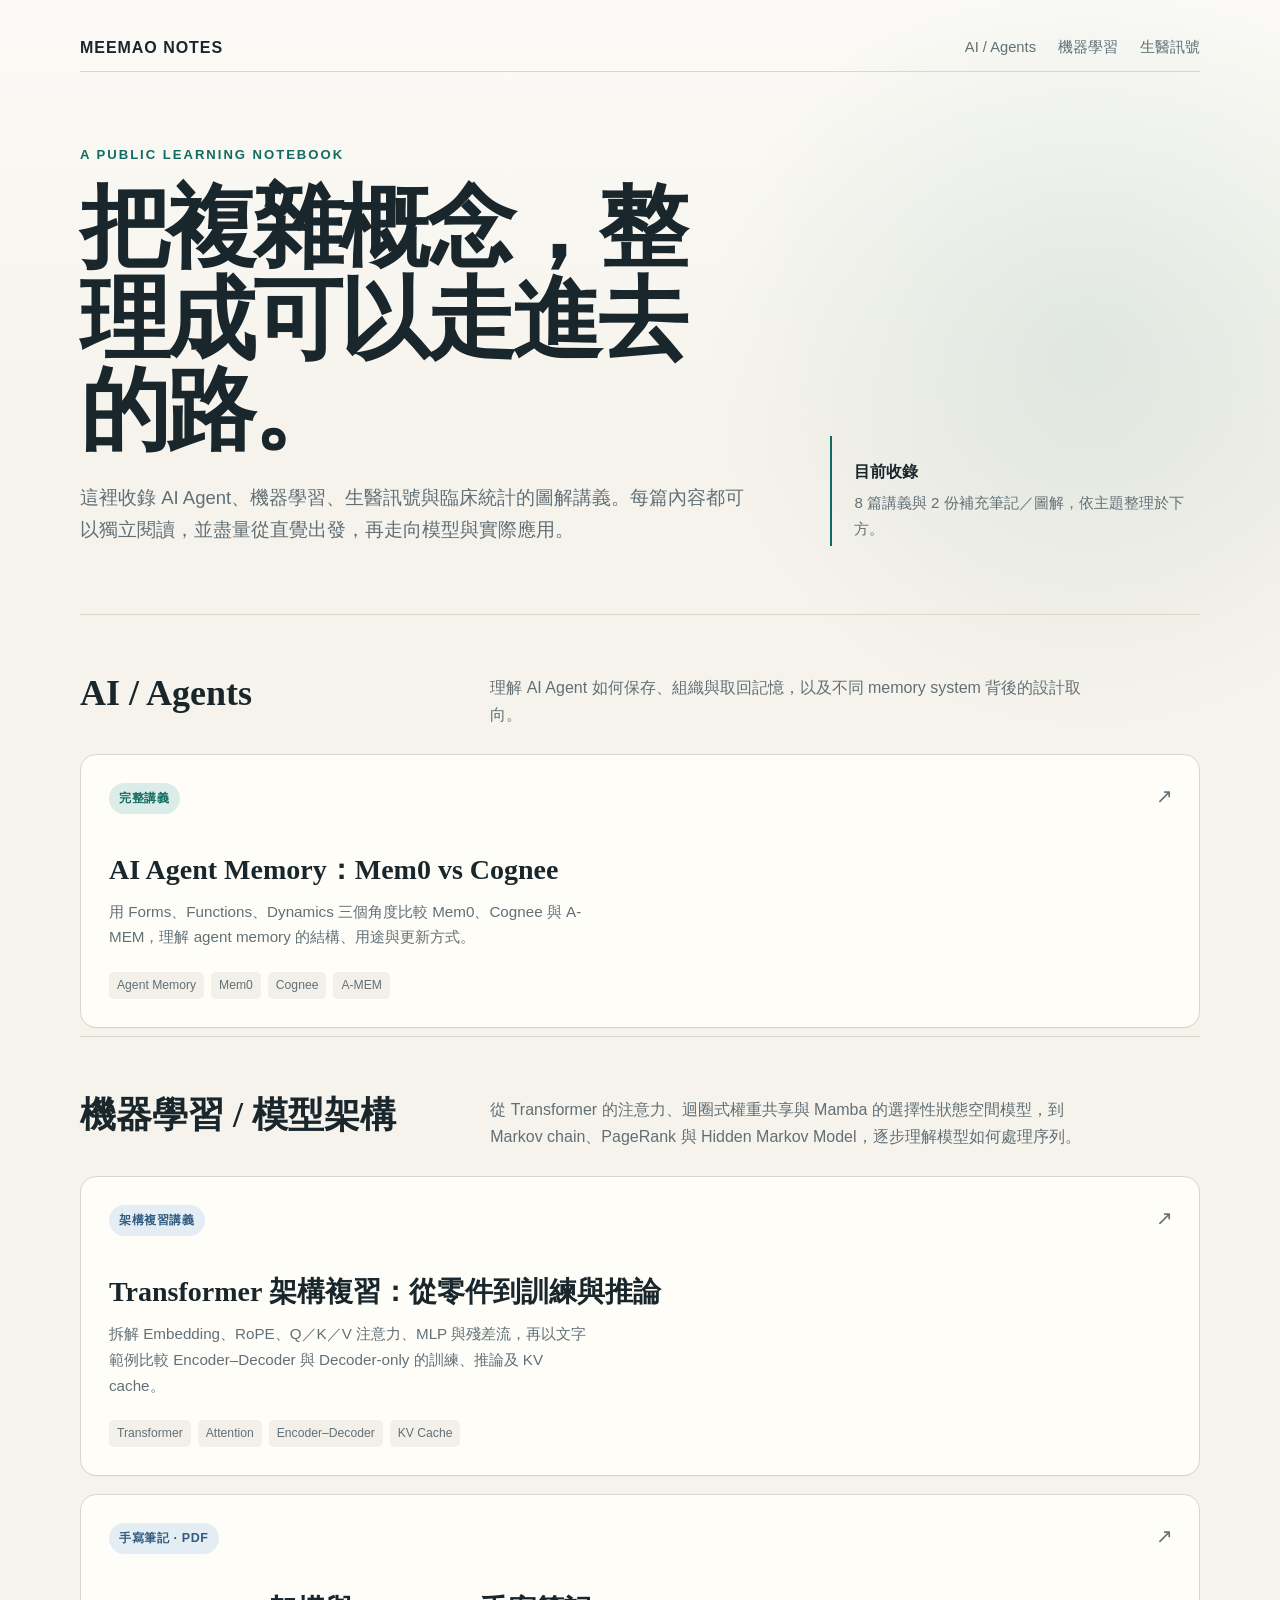
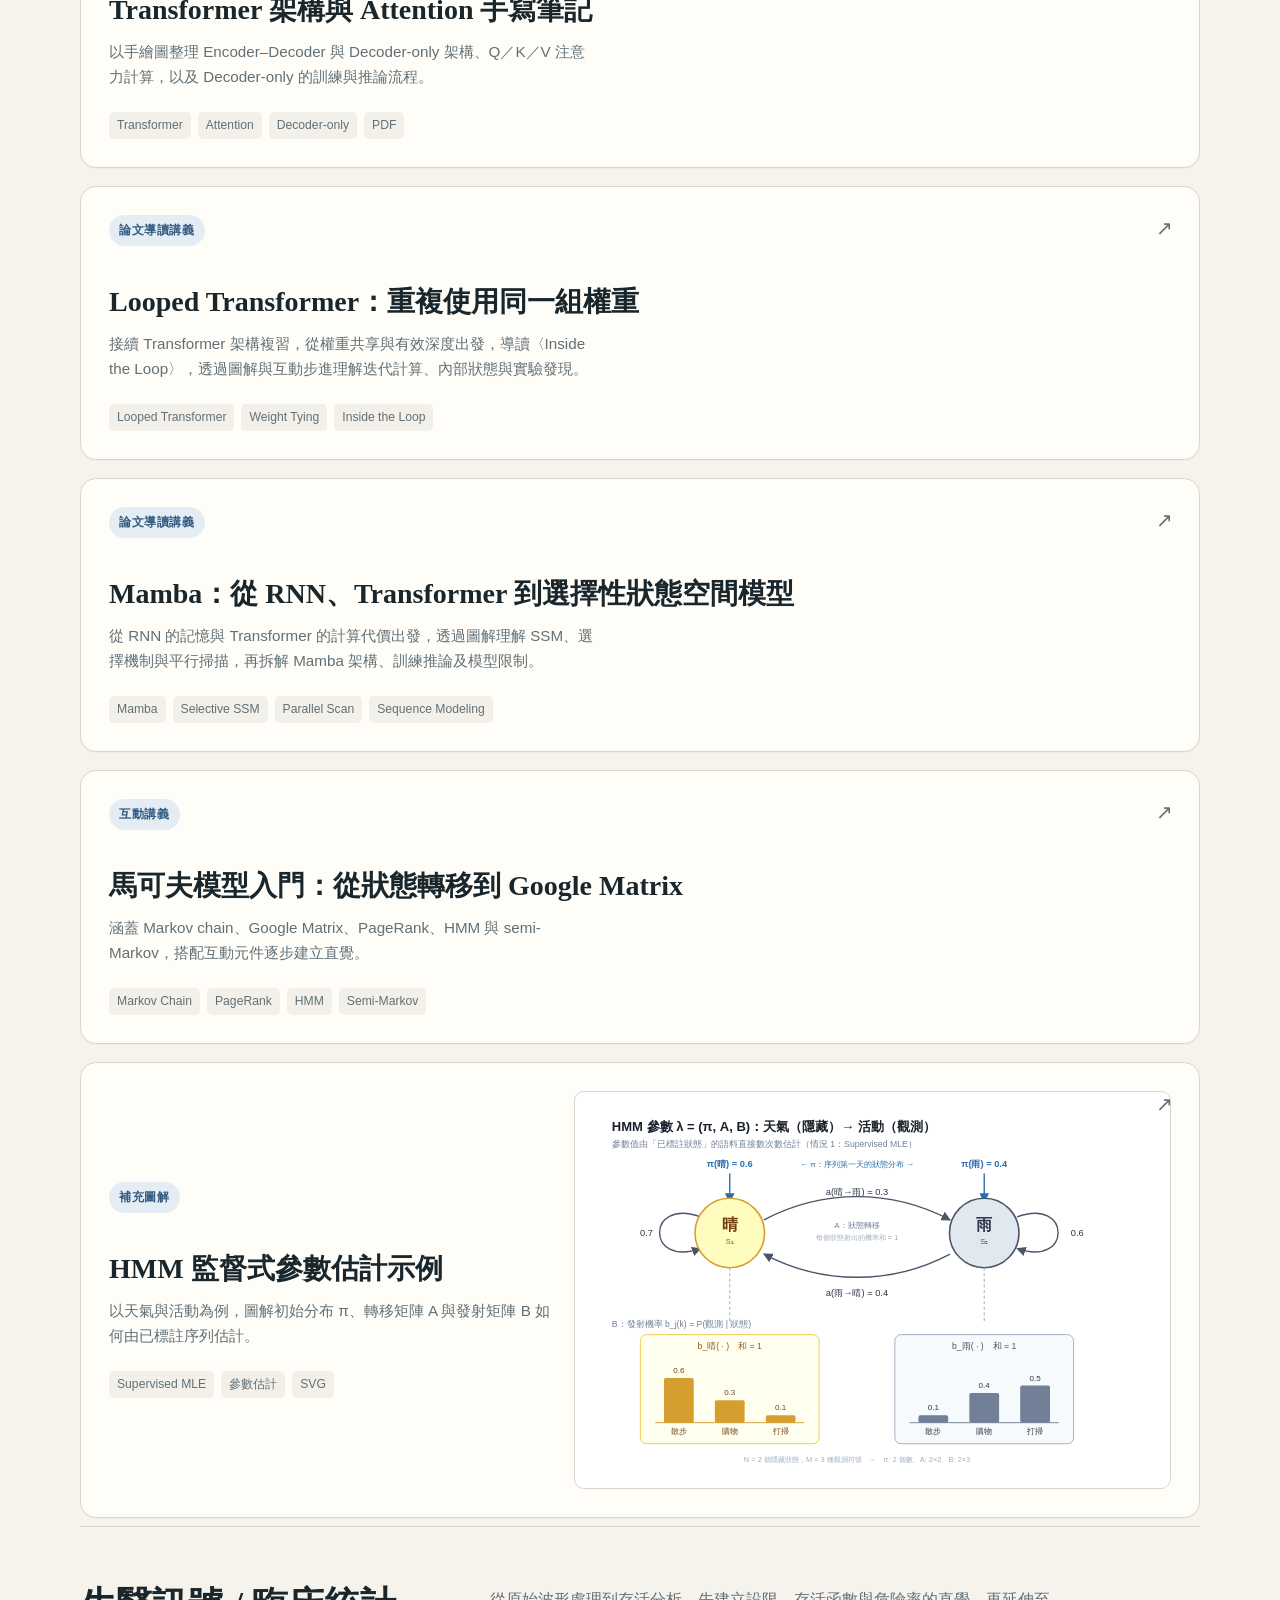
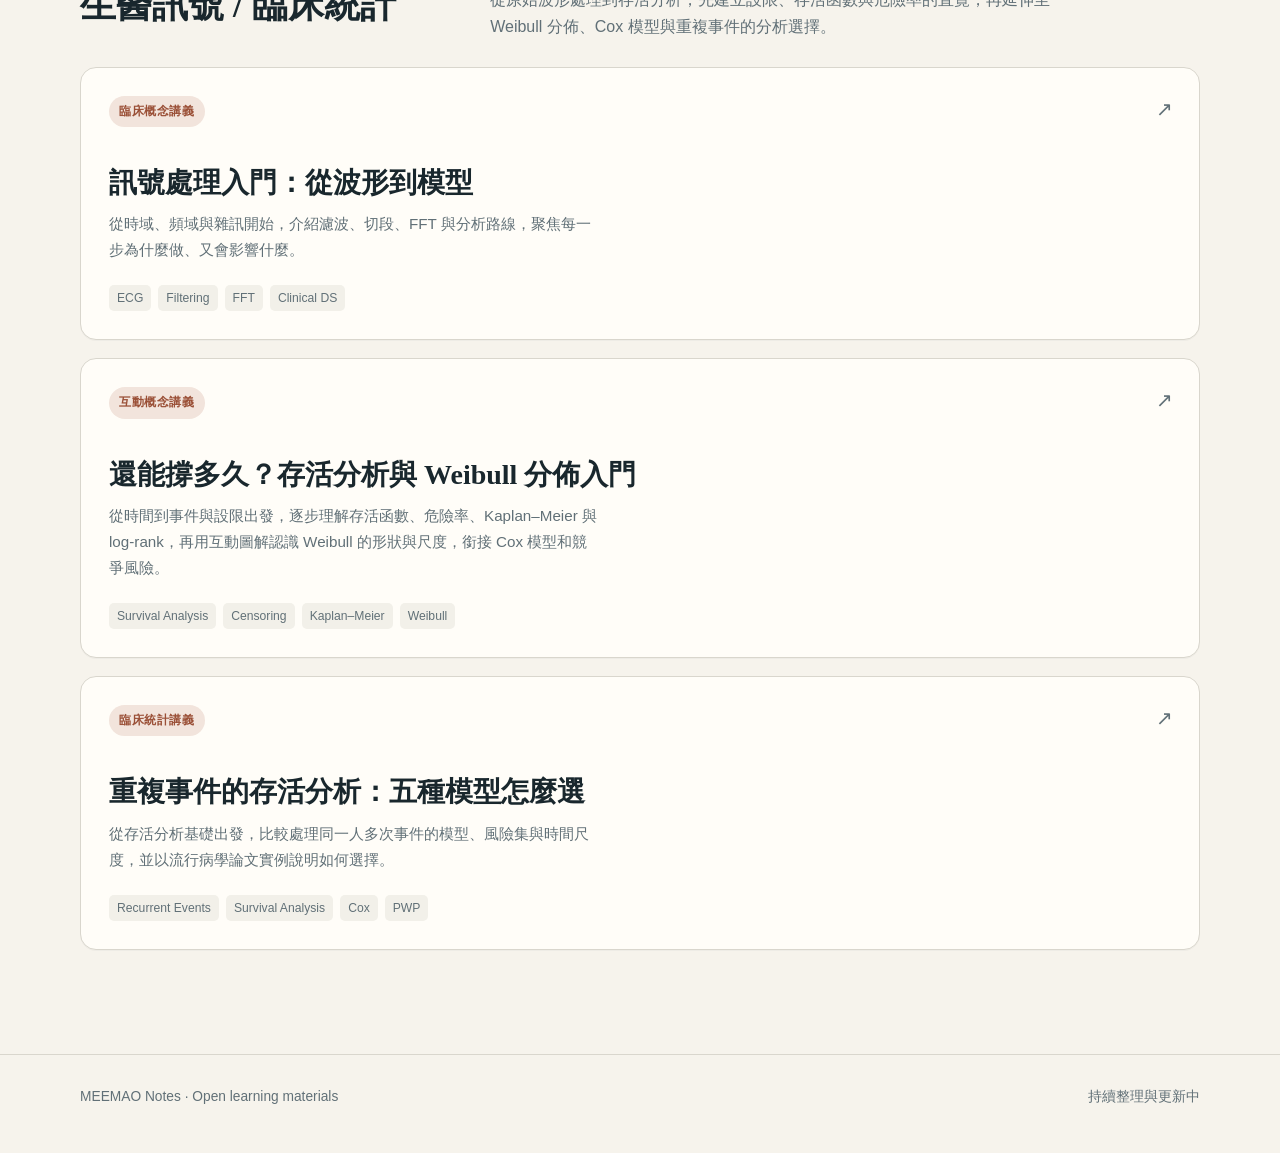
==== commit 06208e62: "docs: refresh learning index with survival primer and Looped Transformer" ====
--- a/90-Meta/Html/index.html
+++ b/90-Meta/Html/index.html
@@ -288,7 +288,7 @@
         </div>
         <aside class="hero-note">
           <strong>目前收錄</strong>
-          6 篇講義與 2 份補充筆記／圖解，依主題整理於下方。
+          8 篇講義與 2 份補充筆記／圖解，依主題整理於下方。
         </aside>
       </div>
     </div>
@@ -317,7 +317,7 @@
     <section class="section" id="ml">
       <div class="section-head">
         <h2>機器學習 / 模型架構</h2>
-        <p>從 Transformer 的注意力與 Mamba 的選擇性狀態空間模型，到 Markov chain、PageRank 與 Hidden Markov Model，逐步理解模型如何處理序列。</p>
+        <p>從 Transformer 的注意力、迴圈式權重共享與 Mamba 的選擇性狀態空間模型，到 Markov chain、PageRank 與 Hidden Markov Model，逐步理解模型如何處理序列。</p>
       </div>
       <div class="cards single">
         <a class="card blue" href="Transformer%20%E6%9E%B6%E6%A7%8B%E8%A4%87%E7%BF%92%E8%AC%9B%E7%BE%A9.html">
@@ -339,6 +339,17 @@
           </div>
           <div class="meta" aria-label="主題標籤">
             <span>Transformer</span><span>Attention</span><span>Decoder-only</span><span>PDF</span>
+          </div>
+        </a>
+
+        <a class="card blue" href="Looped%20Transformer%20%E8%AC%9B%E7%BE%A9.html">
+          <div>
+            <span class="type">論文導讀講義</span>
+            <h3>Looped Transformer：重複使用同一組權重</h3>
+            <p>接續 Transformer 架構複習，從權重共享與有效深度出發，導讀〈Inside the Loop〉，透過圖解與互動步進理解迭代計算、內部狀態與實驗發現。</p>
+          </div>
+          <div class="meta" aria-label="主題標籤">
+            <span>Looped Transformer</span><span>Weight Tying</span><span>Inside the Loop</span>
           </div>
         </a>
 
@@ -380,8 +391,8 @@
 
     <section class="section" id="biomedical">
       <div class="section-head">
-        <h2>生醫訊號 / 臨床應用</h2>
-        <p>用臨床合作所需的語言，整理從原始波形到可分析資料的處理步驟，以及重複事件等臨床資料的統計方法。</p>
+        <h2>生醫訊號 / 臨床統計</h2>
+        <p>從原始波形處理到存活分析，先建立設限、存活函數與危險率的直覺，再延伸至 Weibull 分佈、Cox 模型與重複事件的分析選擇。</p>
       </div>
       <div class="cards single">
         <a class="card rust" href="%E8%A8%8A%E8%99%9F%E8%99%95%E7%90%86%E5%85%A5%E9%96%80%E8%AC%9B%E7%BE%A9.html">
@@ -392,6 +403,17 @@
           </div>
           <div class="meta" aria-label="主題標籤">
             <span>ECG</span><span>Filtering</span><span>FFT</span><span>Clinical DS</span>
+          </div>
+        </a>
+
+        <a class="card rust" href="%E9%82%84%E8%83%BD%E6%92%90%E5%A4%9A%E4%B9%85%EF%BC%9F%E2%80%94%E2%80%94%20%E5%AD%98%E6%B4%BB%E5%88%86%E6%9E%90%E8%88%87%20Weibull%20%E5%88%86%E4%BD%88%E5%85%A5%E9%96%80.html">
+          <div>
+            <span class="type">互動概念講義</span>
+            <h3>還能撐多久？存活分析與 Weibull 分佈入門</h3>
+            <p>從時間到事件與設限出發，逐步理解存活函數、危險率、Kaplan–Meier 與 log-rank，再用互動圖解認識 Weibull 的形狀與尺度，銜接 Cox 模型和競爭風險。</p>
+          </div>
+          <div class="meta" aria-label="主題標籤">
+            <span>Survival Analysis</span><span>Censoring</span><span>Kaplan–Meier</span><span>Weibull</span>
           </div>
         </a>
 
